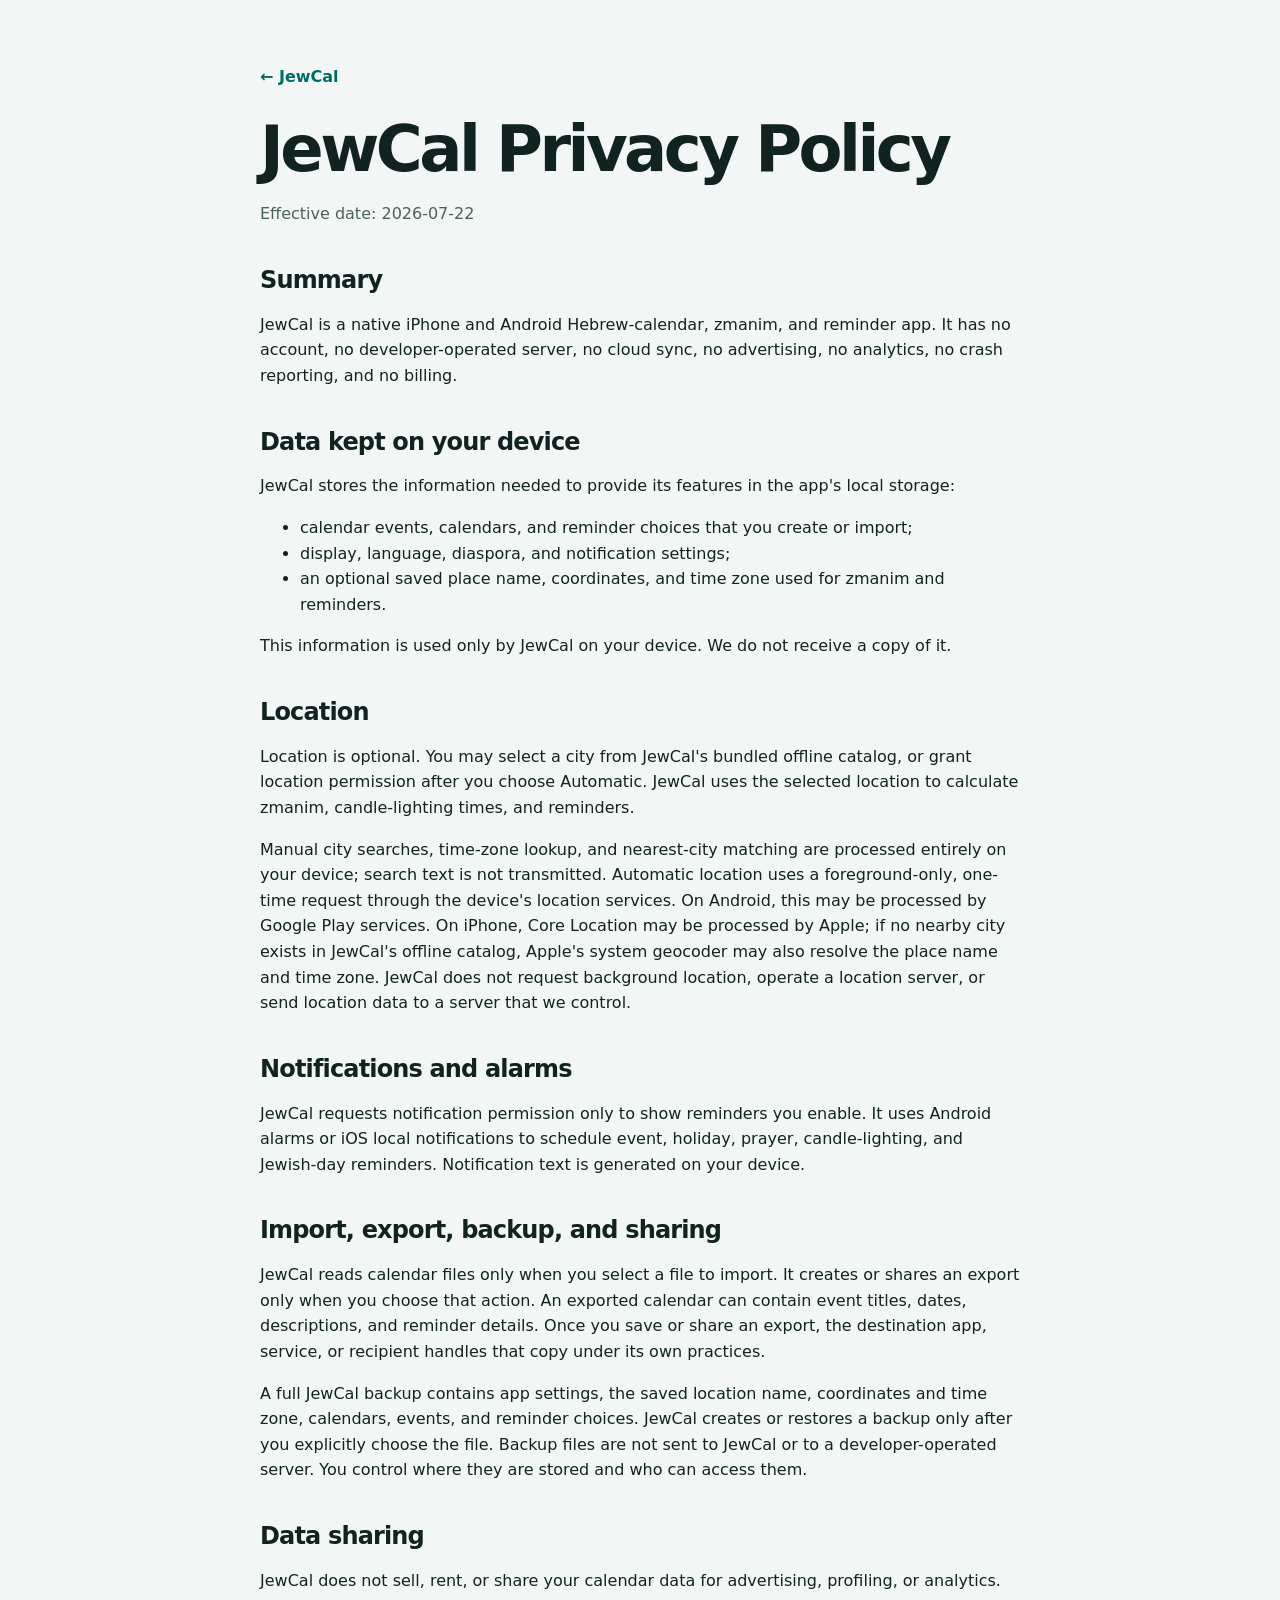
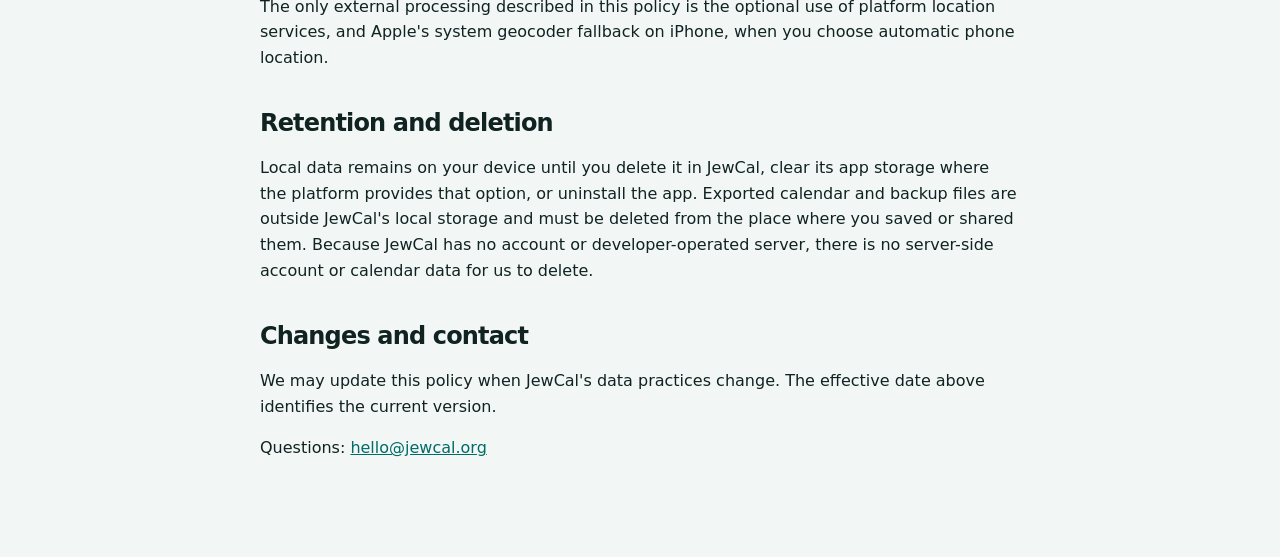
==== privacy.html @ dfa5dbf7 "Publish JewCal website" ====
<!doctype html>
<html lang="en">
<head>
  <meta charset="utf-8">
  <meta name="viewport" content="width=device-width, initial-scale=1">
  <title>JewCal Privacy Policy</title>
  <link rel="canonical" href="https://jewcal.org/privacy.html">
  <link rel="icon" href="assets/icon.png">
  <link rel="stylesheet" href="styles.css">
</head>
<body>
 <main class="prose">
  <a class="back" href="index.html">&larr; JewCal</a>
  <h1>JewCal Privacy Policy</h1>
  <p class="meta">Effective date: 2026-07-22</p>

  <h2>Summary</h2>
  <p>JewCal is a native iPhone and Android Hebrew-calendar, zmanim, and reminder app. It has no account, no developer-operated server, no cloud sync, no advertising, no analytics, no crash reporting, and no billing.</p>

  <h2>Data kept on your device</h2>
  <p>JewCal stores the information needed to provide its features in the app's local storage:</p>
  <ul>
    <li>calendar events, calendars, and reminder choices that you create or import;</li>
    <li>display, language, diaspora, and notification settings;</li>
    <li>an optional saved place name, coordinates, and time zone used for zmanim and reminders.</li>
  </ul>
  <p>This information is used only by JewCal on your device. We do not receive a copy of it.</p>

  <h2>Location</h2>
  <p>Location is optional. You may select a city from JewCal's bundled offline catalog, or grant location permission after you choose Automatic. JewCal uses the selected location to calculate zmanim, candle-lighting times, and reminders.</p>
  <p>Manual city searches, time-zone lookup, and nearest-city matching are processed entirely on your device; search text is not transmitted. Automatic location uses a foreground-only, one-time request through the device's location services. On Android, this may be processed by Google Play services. On iPhone, Core Location may be processed by Apple; if no nearby city exists in JewCal's offline catalog, Apple's system geocoder may also resolve the place name and time zone. JewCal does not request background location, operate a location server, or send location data to a server that we control.</p>

  <h2>Notifications and alarms</h2>
  <p>JewCal requests notification permission only to show reminders you enable. It uses Android alarms or iOS local notifications to schedule event, holiday, prayer, candle-lighting, and Jewish-day reminders. Notification text is generated on your device.</p>

  <h2>Import, export, backup, and sharing</h2>
  <p>JewCal reads calendar files only when you select a file to import. It creates or shares an export only when you choose that action. An exported calendar can contain event titles, dates, descriptions, and reminder details. Once you save or share an export, the destination app, service, or recipient handles that copy under its own practices.</p>
  <p>A full JewCal backup contains app settings, the saved location name, coordinates and time zone, calendars, events, and reminder choices. JewCal creates or restores a backup only after you explicitly choose the file. Backup files are not sent to JewCal or to a developer-operated server. You control where they are stored and who can access them.</p>

  <h2>Data sharing</h2>
  <p>JewCal does not sell, rent, or share your calendar data for advertising, profiling, or analytics. The only external processing described in this policy is the optional use of platform location services, and Apple's system geocoder fallback on iPhone, when you choose automatic phone location.</p>

  <h2>Retention and deletion</h2>
  <p>Local data remains on your device until you delete it in JewCal, clear its app storage where the platform provides that option, or uninstall the app. Exported calendar and backup files are outside JewCal's local storage and must be deleted from the place where you saved or shared them. Because JewCal has no account or developer-operated server, there is no server-side account or calendar data for us to delete.</p>

  <h2>Changes and contact</h2>
  <p>We may update this policy when JewCal's data practices change. The effective date above identifies the current version.</p>
  <p>Questions: <a href="mailto:hello@jewcal.org">hello@jewcal.org</a></p>
 </main>
</body>
</html>
---- styles.css ----
:root {
  color-scheme: light;
  --ink: #102321;
  --muted: #49615d;
  --teal: #006b67;
  --teal-dark: #004d4a;
  --teal-soft: #d8efeb;
  --surface: #ffffff;
  --background: #f2f7f6;
  --line: #d8e2e0;
  --shadow: 0 18px 48px rgba(17, 50, 46, 0.12);
}

* { box-sizing: border-box; }
html { scroll-behavior: smooth; }

body {
  margin: 0;
  color: var(--ink);
  background: var(--background);
  font-family: Inter, ui-sans-serif, system-ui, -apple-system, BlinkMacSystemFont, "Segoe UI", sans-serif;
  line-height: 1.6;
}

a { color: var(--teal); }
a:hover { color: var(--teal-dark); }

.site-header {
  position: sticky;
  top: 0;
  z-index: 10;
  border-bottom: 1px solid rgba(216, 226, 224, 0.8);
  background: rgba(242, 247, 246, 0.92);
  backdrop-filter: blur(14px);
}

.nav, .section, .hero, .footer-inner {
  width: min(1120px, calc(100% - 40px));
  margin-inline: auto;
}

.nav {
  min-height: 72px;
  display: flex;
  align-items: center;
  justify-content: space-between;
  gap: 24px;
}

.brand {
  display: inline-flex;
  align-items: center;
  gap: 12px;
  color: var(--ink);
  font-size: 1.15rem;
  font-weight: 800;
  text-decoration: none;
}

.brand img { width: 40px; height: 40px; border-radius: 10px; }
.nav-links { display: flex; align-items: center; gap: 22px; }
.nav-links a { color: var(--muted); font-weight: 650; text-decoration: none; }

.hero {
  min-height: 650px;
  display: grid;
  grid-template-columns: minmax(0, 1.1fr) minmax(280px, 0.75fr);
  align-items: center;
  gap: 64px;
  padding-block: 72px;
}

.eyebrow {
  margin: 0 0 12px;
  color: var(--teal);
  font-weight: 800;
  letter-spacing: 0.08em;
  text-transform: uppercase;
}

h1, h2, h3 { line-height: 1.12; }
h1 { margin: 0; max-width: 760px; font-size: clamp(3.1rem, 7vw, 5.6rem); letter-spacing: -0.055em; }
h2 { margin: 0 0 18px; font-size: clamp(2rem, 4vw, 3.2rem); letter-spacing: -0.035em; }
h3 { margin: 0 0 8px; font-size: 1.15rem; }

.lede { max-width: 680px; margin: 24px 0 0; color: var(--muted); font-size: clamp(1.1rem, 2vw, 1.35rem); }
.platforms { display: flex; flex-wrap: wrap; gap: 10px; margin: 24px 0 0; }
.platforms span {
  padding: 6px 13px;
  border: 1px solid var(--line);
  border-radius: 999px;
  color: var(--teal-dark);
  background: var(--surface);
  font-weight: 800;
}
.actions { display: flex; flex-wrap: wrap; gap: 12px; margin-top: 32px; }

.button {
  display: inline-flex;
  min-height: 48px;
  align-items: center;
  justify-content: center;
  padding: 0 20px;
  border: 1px solid var(--teal);
  border-radius: 14px;
  color: var(--teal);
  font-weight: 800;
  text-decoration: none;
}

.button.primary { color: white; background: var(--teal); }
.button.coffee { border-color: #b99b00; color: #241f00; background: #ffdd00; }
.button.coffee:hover { color: #171400; background: #f1cf00; }
.hero-phone { justify-self: center; width: min(340px, 78vw); filter: drop-shadow(var(--shadow)); }
.hero-phone img { display: block; width: 100%; border-radius: 28px; }

.section { padding-block: 80px; }
.section-intro { max-width: 680px; color: var(--muted); font-size: 1.1rem; }

.feature-grid {
  display: grid;
  grid-template-columns: repeat(3, minmax(0, 1fr));
  gap: 18px;
  margin-top: 32px;
}

.feature {
  padding: 24px;
  border: 1px solid var(--line);
  border-radius: 20px;
  background: var(--surface);
}

.feature p { margin: 0; color: var(--muted); }

.screenshots {
  display: grid;
  grid-template-columns: repeat(3, minmax(0, 1fr));
  gap: 24px;
  margin-top: 18px;
}

.screenshot-platform { margin-top: 40px; color: var(--teal-dark); }
.screenshots figure { margin: 0; }
.screenshots img { display: block; width: 100%; border-radius: 24px; box-shadow: var(--shadow); }
.screenshots figcaption { margin-top: 12px; color: var(--muted); text-align: center; font-weight: 700; }

.privacy-card {
  display: grid;
  grid-template-columns: 1fr auto;
  align-items: center;
  gap: 32px;
  padding: 36px;
  border-radius: 28px;
  color: #eaf8f6;
  background: var(--teal-dark);
}

.privacy-card h2 { margin-bottom: 10px; }
.privacy-card p { max-width: 720px; margin: 0; color: #c9e4e0; }
.privacy-card .button { border-color: #9dded7; color: #eaf8f6; }

.prose { width: min(760px, calc(100% - 40px)); margin: 64px auto 96px; }
.prose .back { display: inline-block; margin-bottom: 24px; font-weight: 750; text-decoration: none; }
.prose h1 { font-size: clamp(2.4rem, 6vw, 4rem); }
.prose h2 { margin-top: 40px; font-size: 1.5rem; }
.meta { color: var(--muted); }

.guide { width: min(900px, calc(100% - 40px)); margin: 72px auto 96px; }
.guide > h1 { max-width: 850px; font-size: clamp(2.7rem, 7vw, 5rem); }
.guide code { padding: 0.12em 0.35em; border-radius: 6px; background: var(--teal-soft); font-size: 0.92em; }
.guide-jumps { display: flex; flex-wrap: wrap; gap: 12px; margin: 36px 0 64px; }
.guide-jumps a { padding: 10px 14px; border: 1px solid var(--line); border-radius: 999px; background: var(--surface); font-weight: 800; text-decoration: none; }
.guide-section { padding: 56px 0; border-top: 1px solid var(--line); scroll-margin-top: 80px; }
.steps { margin: 28px 0 0; padding-left: 1.4rem; }
.steps li { padding-left: 0.4rem; margin-bottom: 20px; }
.steps.compact { margin-top: 18px; }
.steps.compact li { margin-bottom: 12px; }
.note { margin-top: 28px; padding: 20px 22px; border-left: 4px solid var(--teal); border-radius: 0 14px 14px 0; background: var(--teal-soft); }
.guide-columns { display: grid; grid-template-columns: 1fr 1fr; gap: 20px; margin-top: 28px; }
.guide-card { padding: 26px; border: 1px solid var(--line); border-radius: 20px; background: var(--surface); }
.guide-card p { color: var(--muted); }
.test-calendar { display: grid; grid-template-columns: minmax(0, 1fr) auto; align-items: end; gap: 32px; }
.test-calendar p { color: var(--muted); }
.test-calendar .actions { justify-content: flex-end; margin: 0; }
.test-url { overflow-wrap: anywhere; }
.copy-button { font: inherit; background: transparent; cursor: pointer; }

footer { margin-top: 72px; border-top: 1px solid var(--line); background: var(--surface); }
.footer-inner { min-height: 120px; display: flex; align-items: center; justify-content: space-between; gap: 24px; color: var(--muted); }
.footer-links { display: flex; flex-wrap: wrap; gap: 18px; }

@media (max-width: 820px) {
  .nav-links a:not(:last-child) { display: none; }
  .hero { grid-template-columns: 1fr; text-align: center; }
  .hero-copy { display: flex; flex-direction: column; align-items: center; }
  .feature-grid { grid-template-columns: 1fr 1fr; }
  .screenshots { grid-template-columns: 1fr; max-width: 390px; margin-inline: auto; }
  .privacy-card { grid-template-columns: 1fr; }
  .guide-columns, .test-calendar { grid-template-columns: 1fr; }
  .test-calendar .actions { justify-content: flex-start; }
}

@media (max-width: 560px) {
  .nav, .section, .hero, .footer-inner, .guide { width: min(100% - 24px, 1120px); }
  .feature-grid { grid-template-columns: 1fr; }
  .footer-inner { padding-block: 28px; align-items: flex-start; flex-direction: column; }
}
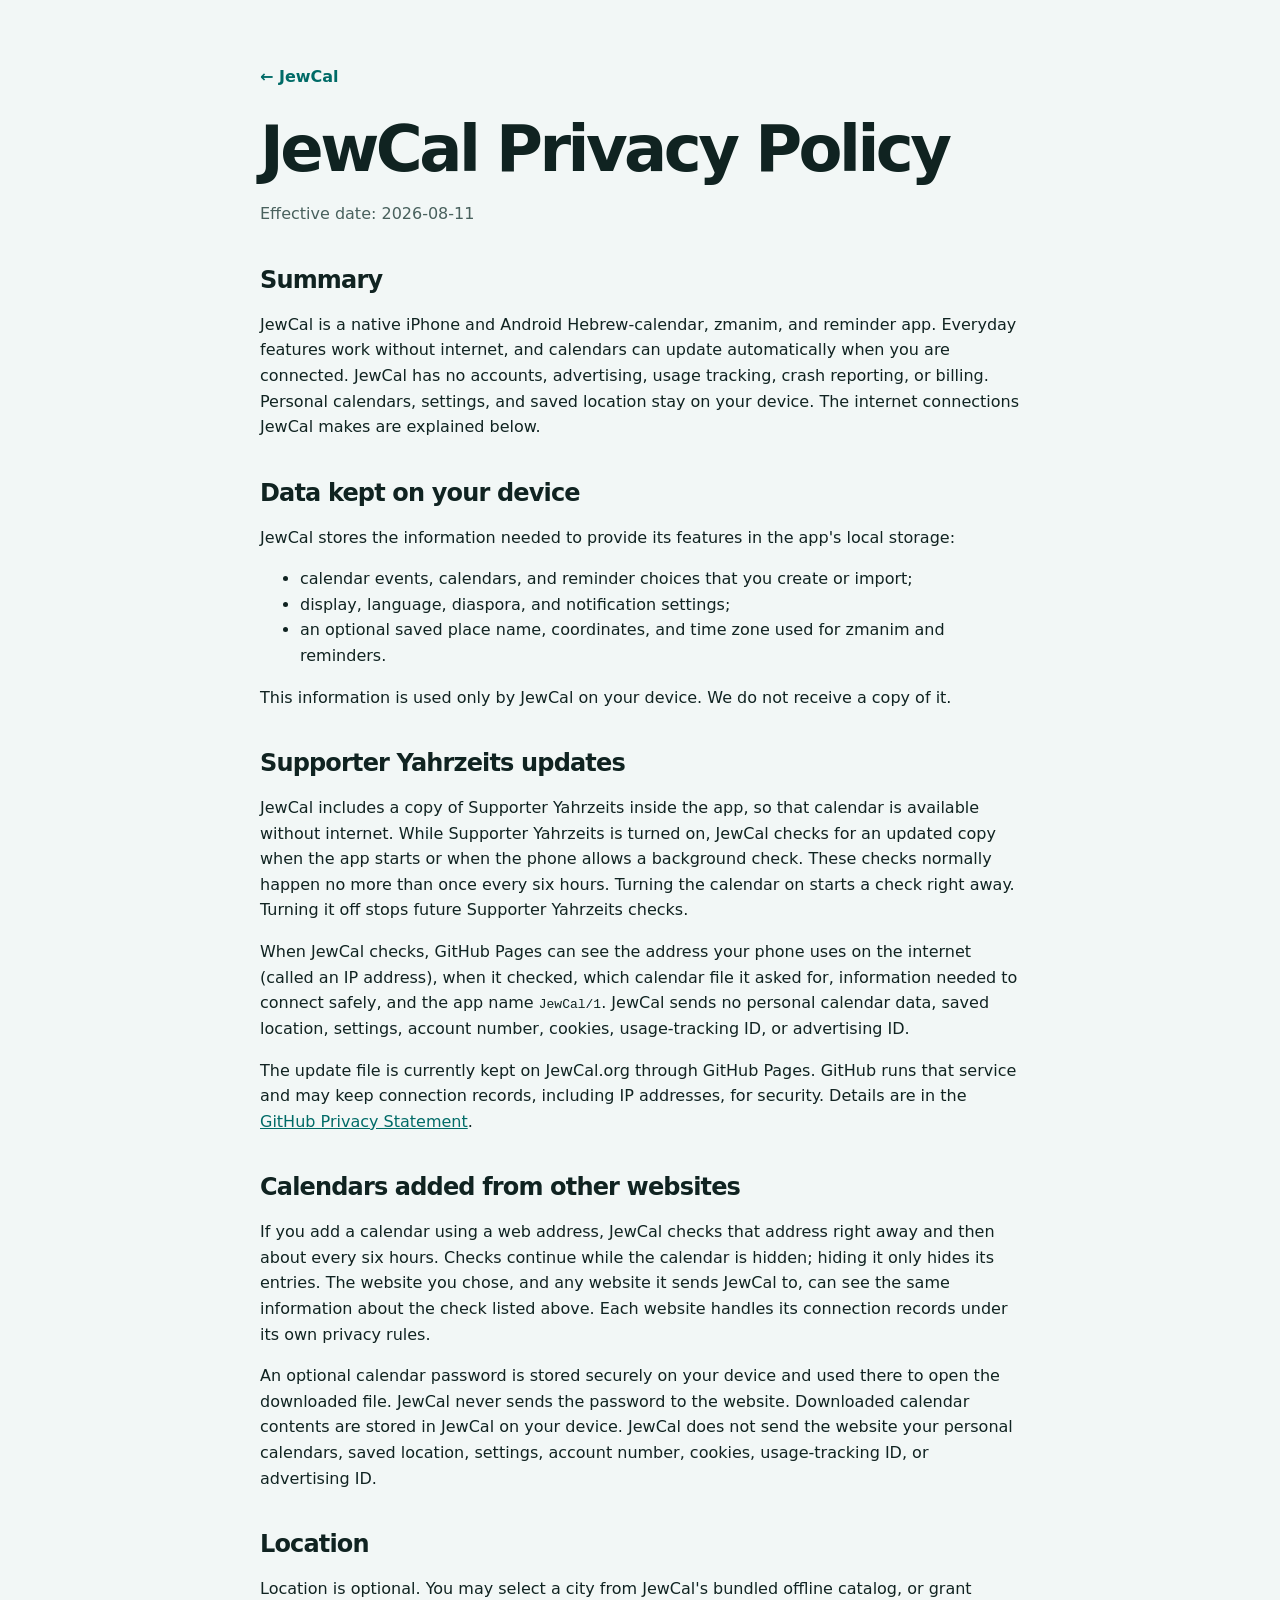
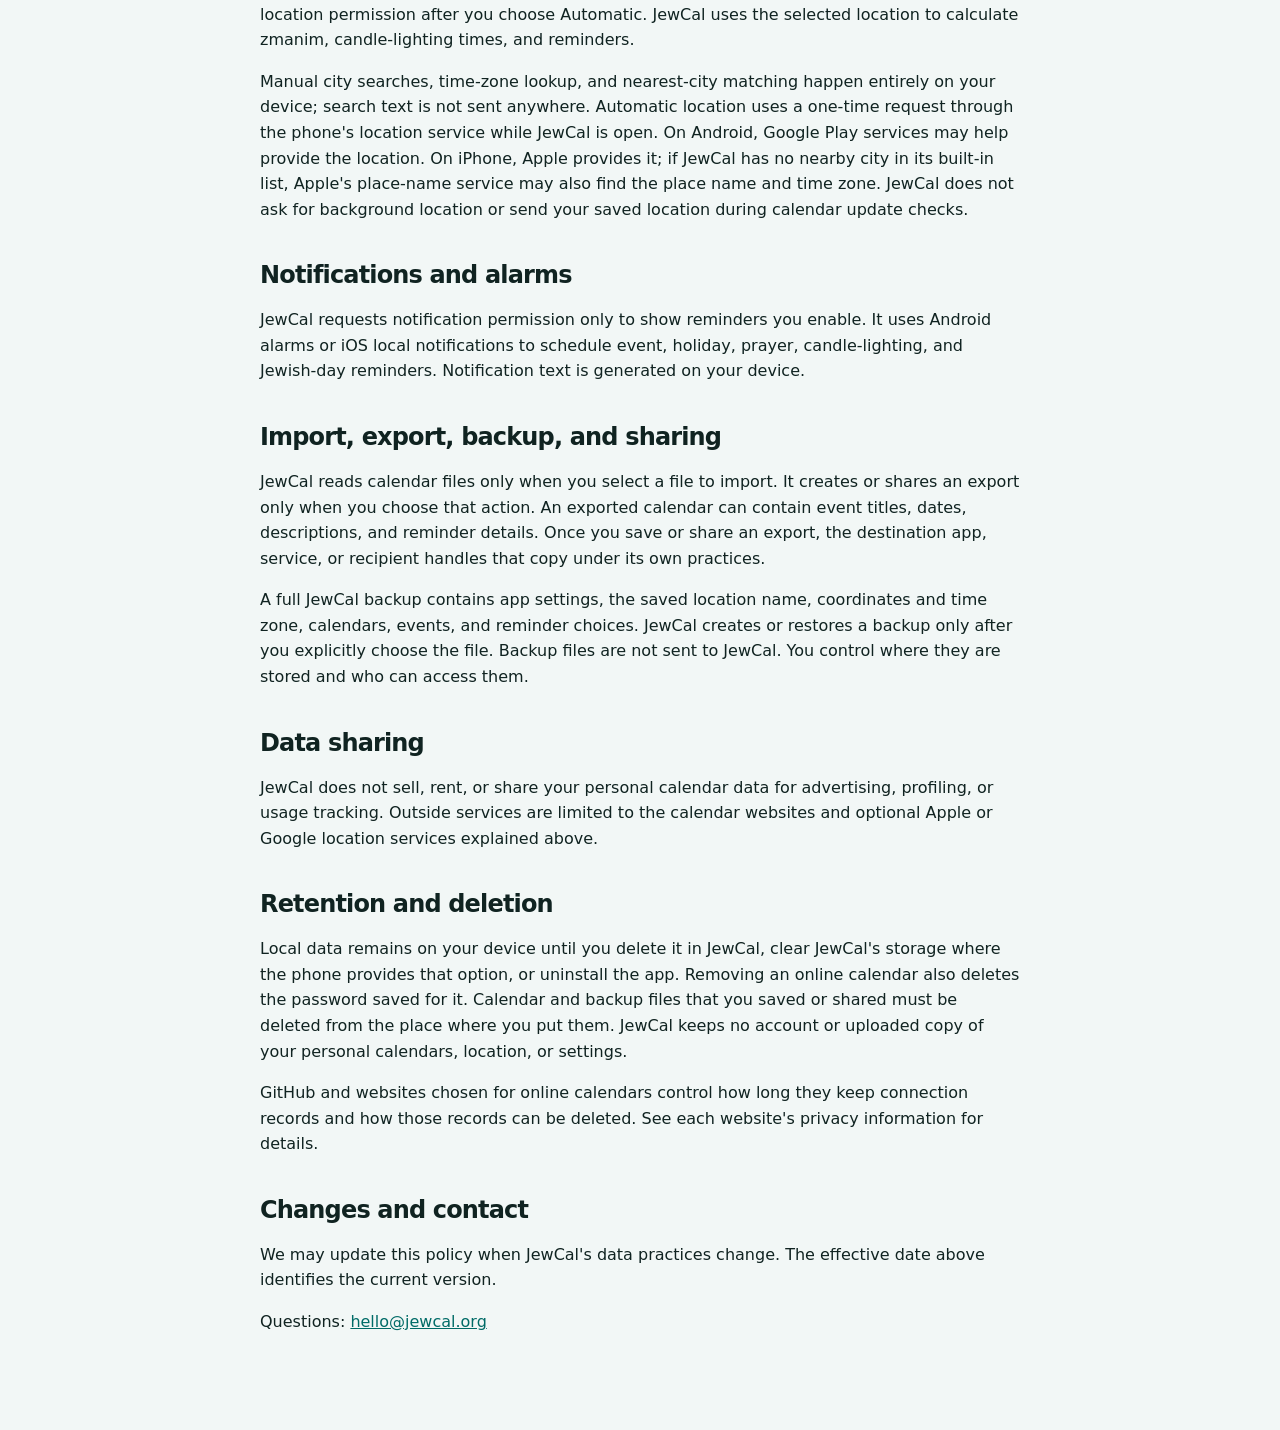
==== commit 23ef1c33: "Clarify calendar privacy and add shared guide pictures" ====
--- a/privacy.html
+++ b/privacy.html
@@ -12,10 +12,10 @@
  <main class="prose">
   <a class="back" href="index.html">&larr; JewCal</a>
   <h1>JewCal Privacy Policy</h1>
-  <p class="meta">Effective date: 2026-07-22</p>
+  <p class="meta">Effective date: 2026-08-11</p>
 
   <h2>Summary</h2>
-  <p>JewCal is a native iPhone and Android Hebrew-calendar, zmanim, and reminder app. It has no account, no developer-operated server, no cloud sync, no advertising, no analytics, no crash reporting, and no billing.</p>
+  <p>JewCal is a native iPhone and Android Hebrew-calendar, zmanim, and reminder app. Everyday features work without internet, and calendars can update automatically when you are connected. JewCal has no accounts, advertising, usage tracking, crash reporting, or billing. Personal calendars, settings, and saved location stay on your device. The internet connections JewCal makes are explained below.</p>
 
   <h2>Data kept on your device</h2>
   <p>JewCal stores the information needed to provide its features in the app's local storage:</p>
@@ -26,22 +26,32 @@
   </ul>
   <p>This information is used only by JewCal on your device. We do not receive a copy of it.</p>
 
+  <h2>Supporter Yahrzeits updates</h2>
+  <p>JewCal includes a copy of Supporter Yahrzeits inside the app, so that calendar is available without internet. While Supporter Yahrzeits is turned on, JewCal checks for an updated copy when the app starts or when the phone allows a background check. These checks normally happen no more than once every six hours. Turning the calendar on starts a check right away. Turning it off stops future Supporter Yahrzeits checks.</p>
+  <p>When JewCal checks, GitHub Pages can see the address your phone uses on the internet (called an IP address), when it checked, which calendar file it asked for, information needed to connect safely, and the app name <code>JewCal/1</code>. JewCal sends no personal calendar data, saved location, settings, account number, cookies, usage-tracking ID, or advertising ID.</p>
+  <p>The update file is currently kept on JewCal.org through GitHub Pages. GitHub runs that service and may keep connection records, including IP addresses, for security. Details are in the <a href="https://docs.github.com/en/site-policy/privacy-policies/github-general-privacy-statement">GitHub Privacy Statement</a>.</p>
+
+  <h2>Calendars added from other websites</h2>
+  <p>If you add a calendar using a web address, JewCal checks that address right away and then about every six hours. Checks continue while the calendar is hidden; hiding it only hides its entries. The website you chose, and any website it sends JewCal to, can see the same information about the check listed above. Each website handles its connection records under its own privacy rules.</p>
+  <p>An optional calendar password is stored securely on your device and used there to open the downloaded file. JewCal never sends the password to the website. Downloaded calendar contents are stored in JewCal on your device. JewCal does not send the website your personal calendars, saved location, settings, account number, cookies, usage-tracking ID, or advertising ID.</p>
+
   <h2>Location</h2>
   <p>Location is optional. You may select a city from JewCal's bundled offline catalog, or grant location permission after you choose Automatic. JewCal uses the selected location to calculate zmanim, candle-lighting times, and reminders.</p>
-  <p>Manual city searches, time-zone lookup, and nearest-city matching are processed entirely on your device; search text is not transmitted. Automatic location uses a foreground-only, one-time request through the device's location services. On Android, this may be processed by Google Play services. On iPhone, Core Location may be processed by Apple; if no nearby city exists in JewCal's offline catalog, Apple's system geocoder may also resolve the place name and time zone. JewCal does not request background location, operate a location server, or send location data to a server that we control.</p>
+  <p>Manual city searches, time-zone lookup, and nearest-city matching happen entirely on your device; search text is not sent anywhere. Automatic location uses a one-time request through the phone's location service while JewCal is open. On Android, Google Play services may help provide the location. On iPhone, Apple provides it; if JewCal has no nearby city in its built-in list, Apple's place-name service may also find the place name and time zone. JewCal does not ask for background location or send your saved location during calendar update checks.</p>
 
   <h2>Notifications and alarms</h2>
   <p>JewCal requests notification permission only to show reminders you enable. It uses Android alarms or iOS local notifications to schedule event, holiday, prayer, candle-lighting, and Jewish-day reminders. Notification text is generated on your device.</p>
 
   <h2>Import, export, backup, and sharing</h2>
   <p>JewCal reads calendar files only when you select a file to import. It creates or shares an export only when you choose that action. An exported calendar can contain event titles, dates, descriptions, and reminder details. Once you save or share an export, the destination app, service, or recipient handles that copy under its own practices.</p>
-  <p>A full JewCal backup contains app settings, the saved location name, coordinates and time zone, calendars, events, and reminder choices. JewCal creates or restores a backup only after you explicitly choose the file. Backup files are not sent to JewCal or to a developer-operated server. You control where they are stored and who can access them.</p>
+  <p>A full JewCal backup contains app settings, the saved location name, coordinates and time zone, calendars, events, and reminder choices. JewCal creates or restores a backup only after you explicitly choose the file. Backup files are not sent to JewCal. You control where they are stored and who can access them.</p>
 
   <h2>Data sharing</h2>
-  <p>JewCal does not sell, rent, or share your calendar data for advertising, profiling, or analytics. The only external processing described in this policy is the optional use of platform location services, and Apple's system geocoder fallback on iPhone, when you choose automatic phone location.</p>
+  <p>JewCal does not sell, rent, or share your personal calendar data for advertising, profiling, or usage tracking. Outside services are limited to the calendar websites and optional Apple or Google location services explained above.</p>
 
   <h2>Retention and deletion</h2>
-  <p>Local data remains on your device until you delete it in JewCal, clear its app storage where the platform provides that option, or uninstall the app. Exported calendar and backup files are outside JewCal's local storage and must be deleted from the place where you saved or shared them. Because JewCal has no account or developer-operated server, there is no server-side account or calendar data for us to delete.</p>
+  <p>Local data remains on your device until you delete it in JewCal, clear JewCal's storage where the phone provides that option, or uninstall the app. Removing an online calendar also deletes the password saved for it. Calendar and backup files that you saved or shared must be deleted from the place where you put them. JewCal keeps no account or uploaded copy of your personal calendars, location, or settings.</p>
+  <p>GitHub and websites chosen for online calendars control how long they keep connection records and how those records can be deleted. See each website's privacy information for details.</p>
 
   <h2>Changes and contact</h2>
   <p>We may update this policy when JewCal's data practices change. The effective date above identifies the current version.</p>
--- a/styles.css
+++ b/styles.css
@@ -180,10 +180,18 @@
 .guide-columns { display: grid; grid-template-columns: 1fr 1fr; gap: 20px; margin-top: 28px; }
 .guide-card { padding: 26px; border: 1px solid var(--line); border-radius: 20px; background: var(--surface); }
 .guide-card p { color: var(--muted); }
+.guide-card-wide { margin-top: 32px; }
+.guide-card-wide h3:not(:first-child) { margin-top: 32px; }
+.guide-step { display: grid; grid-template-columns: minmax(0, 1.1fr) minmax(260px, 0.9fr); gap: 34px; align-items: start; margin-top: 36px; }
+.guide-copy h3 { margin-top: 0; }
+.guide-copy h3:not(:first-child) { margin-top: 32px; }
+.guide-copy p { color: var(--muted); }
+.guide-picture { width: min(100%, 390px); margin: 0; justify-self: center; }
+.guide-picture img { display: block; width: 100%; height: auto; border-radius: 24px; box-shadow: var(--shadow); }
+.guide-picture figcaption { margin-top: 12px; color: var(--muted); text-align: center; font-weight: 700; }
 .test-calendar { display: grid; grid-template-columns: minmax(0, 1fr) auto; align-items: end; gap: 32px; }
 .test-calendar p { color: var(--muted); }
 .test-calendar .actions { justify-content: flex-end; margin: 0; }
-.test-url { overflow-wrap: anywhere; }
 .copy-button { font: inherit; background: transparent; cursor: pointer; }
 
 footer { margin-top: 72px; border-top: 1px solid var(--line); background: var(--surface); }
@@ -197,7 +205,8 @@
   .feature-grid { grid-template-columns: 1fr 1fr; }
   .screenshots { grid-template-columns: 1fr; max-width: 390px; margin-inline: auto; }
   .privacy-card { grid-template-columns: 1fr; }
-  .guide-columns, .test-calendar { grid-template-columns: 1fr; }
+  .guide-columns, .guide-step, .test-calendar { grid-template-columns: 1fr; }
+  .guide-picture { width: min(100%, 430px); }
   .test-calendar .actions { justify-content: flex-start; }
 }
 
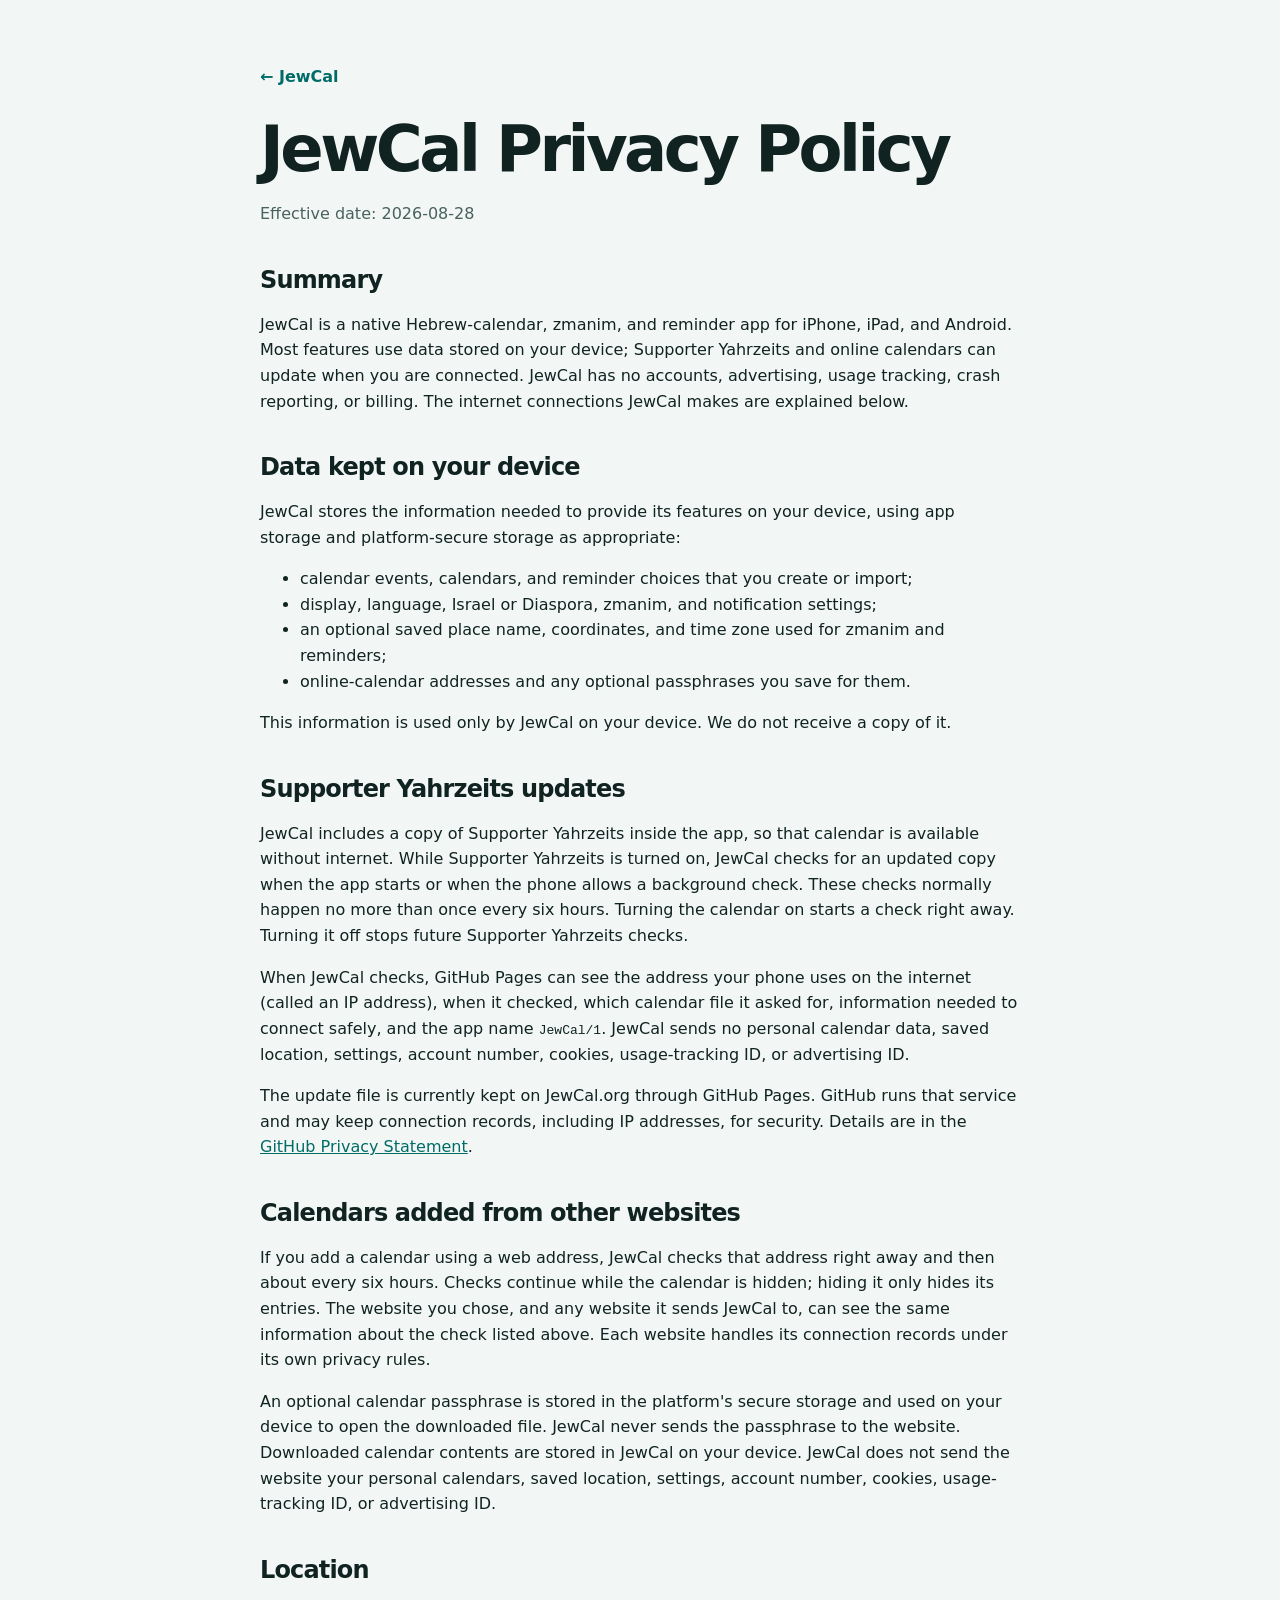
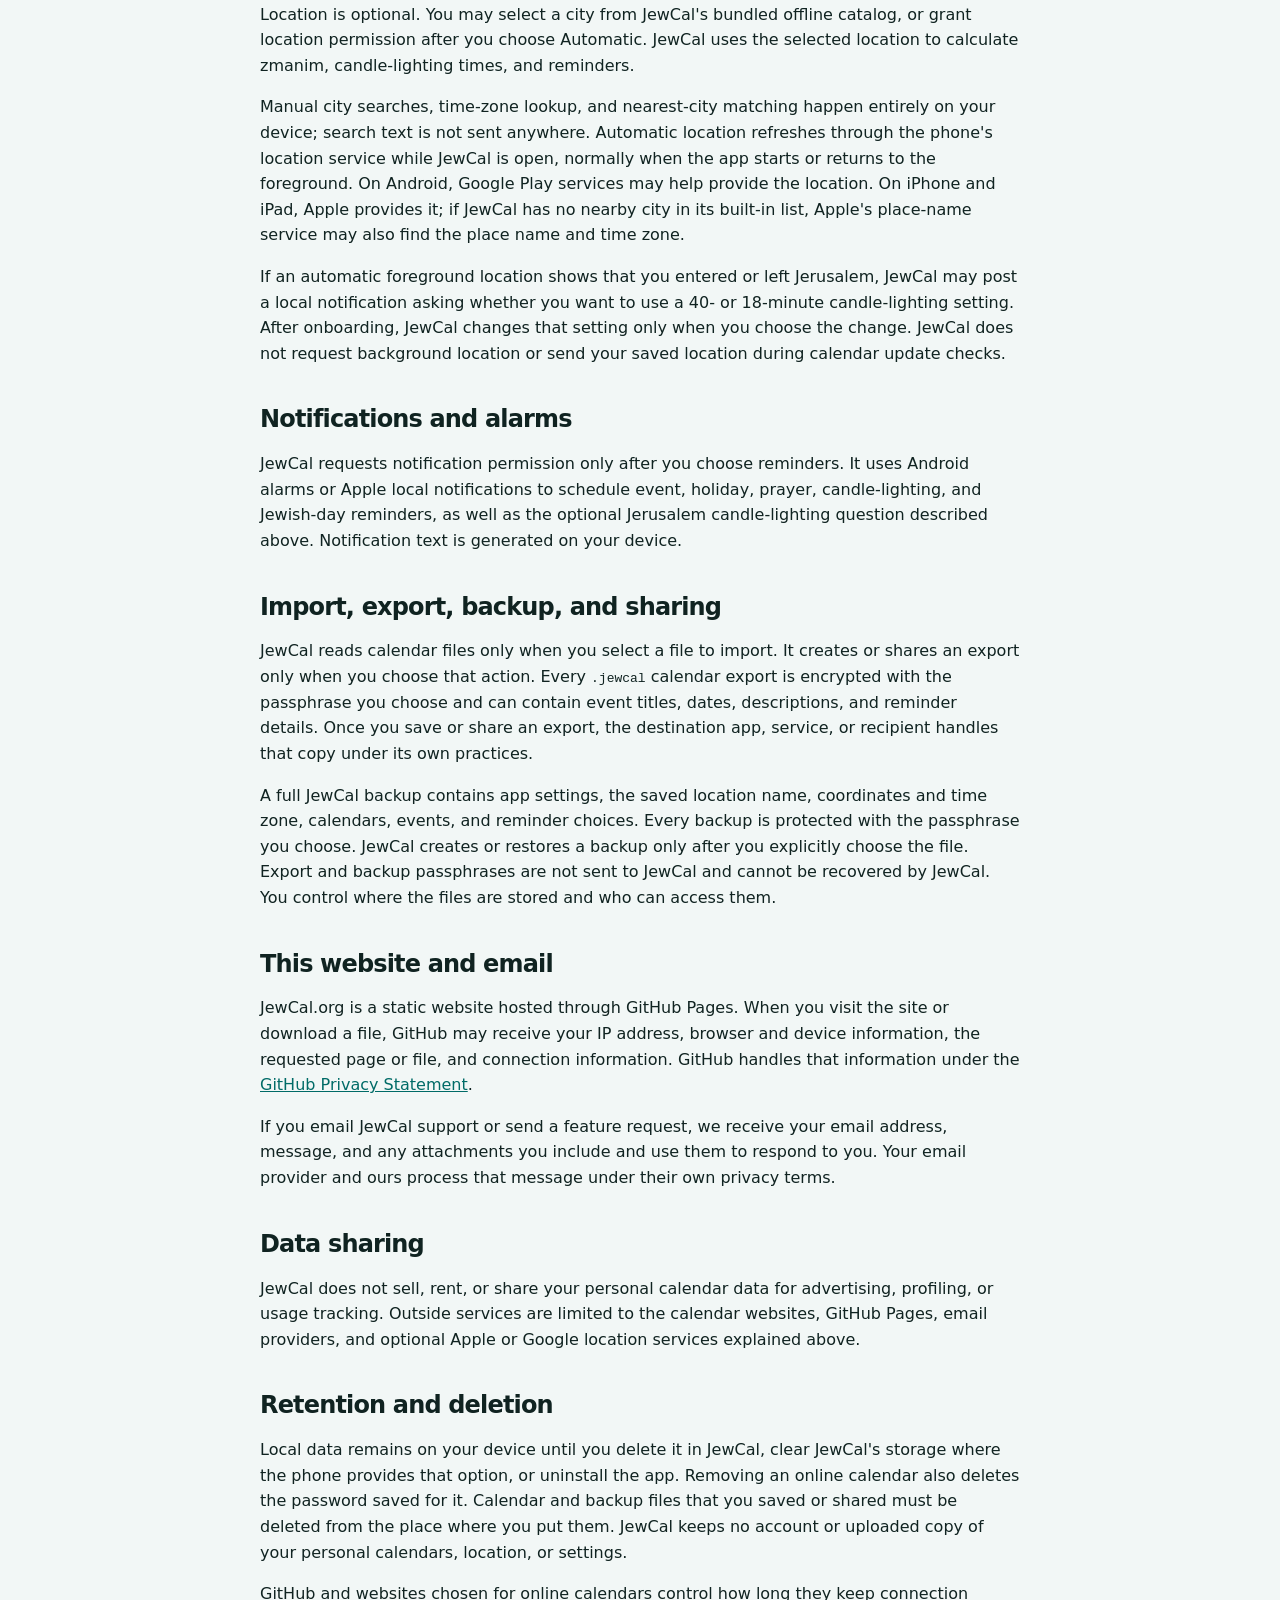
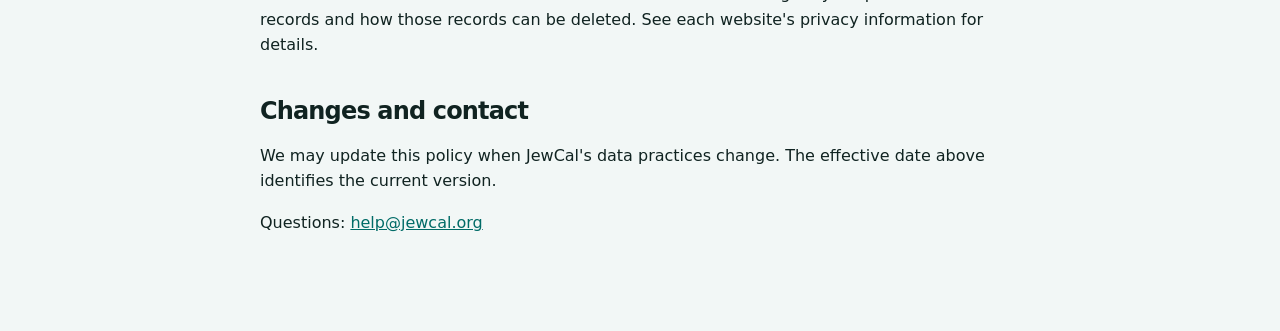
==== commit d4f3bf03: "Refresh site for current JewCal features" ====
--- a/privacy.html
+++ b/privacy.html
@@ -3,26 +3,29 @@
 <head>
   <meta charset="utf-8">
   <meta name="viewport" content="width=device-width, initial-scale=1">
+  <meta name="description" content="How JewCal handles calendar, location, reminder, shared-calendar, and backup data.">
   <title>JewCal Privacy Policy</title>
   <link rel="canonical" href="https://jewcal.org/privacy.html">
   <link rel="icon" href="assets/icon.png">
+  <link rel="apple-touch-icon" href="assets/icon.png">
   <link rel="stylesheet" href="styles.css">
 </head>
 <body>
  <main class="prose">
   <a class="back" href="index.html">&larr; JewCal</a>
   <h1>JewCal Privacy Policy</h1>
-  <p class="meta">Effective date: 2026-08-11</p>
+  <p class="meta">Effective date: 2026-08-28</p>
 
   <h2>Summary</h2>
-  <p>JewCal is a native iPhone and Android Hebrew-calendar, zmanim, and reminder app. Everyday features work without internet, and calendars can update automatically when you are connected. JewCal has no accounts, advertising, usage tracking, crash reporting, or billing. Personal calendars, settings, and saved location stay on your device. The internet connections JewCal makes are explained below.</p>
+  <p>JewCal is a native Hebrew-calendar, zmanim, and reminder app for iPhone, iPad, and Android. Most features use data stored on your device; Supporter Yahrzeits and online calendars can update when you are connected. JewCal has no accounts, advertising, usage tracking, crash reporting, or billing. The internet connections JewCal makes are explained below.</p>
 
   <h2>Data kept on your device</h2>
-  <p>JewCal stores the information needed to provide its features in the app's local storage:</p>
+  <p>JewCal stores the information needed to provide its features on your device, using app storage and platform-secure storage as appropriate:</p>
   <ul>
     <li>calendar events, calendars, and reminder choices that you create or import;</li>
-    <li>display, language, diaspora, and notification settings;</li>
-    <li>an optional saved place name, coordinates, and time zone used for zmanim and reminders.</li>
+    <li>display, language, Israel or Diaspora, zmanim, and notification settings;</li>
+    <li>an optional saved place name, coordinates, and time zone used for zmanim and reminders;</li>
+    <li>online-calendar addresses and any optional passphrases you save for them.</li>
   </ul>
   <p>This information is used only by JewCal on your device. We do not receive a copy of it.</p>
 
@@ -33,21 +36,26 @@
 
   <h2>Calendars added from other websites</h2>
   <p>If you add a calendar using a web address, JewCal checks that address right away and then about every six hours. Checks continue while the calendar is hidden; hiding it only hides its entries. The website you chose, and any website it sends JewCal to, can see the same information about the check listed above. Each website handles its connection records under its own privacy rules.</p>
-  <p>An optional calendar password is stored securely on your device and used there to open the downloaded file. JewCal never sends the password to the website. Downloaded calendar contents are stored in JewCal on your device. JewCal does not send the website your personal calendars, saved location, settings, account number, cookies, usage-tracking ID, or advertising ID.</p>
+  <p>An optional calendar passphrase is stored in the platform's secure storage and used on your device to open the downloaded file. JewCal never sends the passphrase to the website. Downloaded calendar contents are stored in JewCal on your device. JewCal does not send the website your personal calendars, saved location, settings, account number, cookies, usage-tracking ID, or advertising ID.</p>
 
   <h2>Location</h2>
   <p>Location is optional. You may select a city from JewCal's bundled offline catalog, or grant location permission after you choose Automatic. JewCal uses the selected location to calculate zmanim, candle-lighting times, and reminders.</p>
-  <p>Manual city searches, time-zone lookup, and nearest-city matching happen entirely on your device; search text is not sent anywhere. Automatic location uses a one-time request through the phone's location service while JewCal is open. On Android, Google Play services may help provide the location. On iPhone, Apple provides it; if JewCal has no nearby city in its built-in list, Apple's place-name service may also find the place name and time zone. JewCal does not ask for background location or send your saved location during calendar update checks.</p>
+  <p>Manual city searches, time-zone lookup, and nearest-city matching happen entirely on your device; search text is not sent anywhere. Automatic location refreshes through the phone's location service while JewCal is open, normally when the app starts or returns to the foreground. On Android, Google Play services may help provide the location. On iPhone and iPad, Apple provides it; if JewCal has no nearby city in its built-in list, Apple's place-name service may also find the place name and time zone.</p>
+  <p>If an automatic foreground location shows that you entered or left Jerusalem, JewCal may post a local notification asking whether you want to use a 40- or 18-minute candle-lighting setting. After onboarding, JewCal changes that setting only when you choose the change. JewCal does not request background location or send your saved location during calendar update checks.</p>
 
   <h2>Notifications and alarms</h2>
-  <p>JewCal requests notification permission only to show reminders you enable. It uses Android alarms or iOS local notifications to schedule event, holiday, prayer, candle-lighting, and Jewish-day reminders. Notification text is generated on your device.</p>
+  <p>JewCal requests notification permission only after you choose reminders. It uses Android alarms or Apple local notifications to schedule event, holiday, prayer, candle-lighting, and Jewish-day reminders, as well as the optional Jerusalem candle-lighting question described above. Notification text is generated on your device.</p>
 
   <h2>Import, export, backup, and sharing</h2>
-  <p>JewCal reads calendar files only when you select a file to import. It creates or shares an export only when you choose that action. An exported calendar can contain event titles, dates, descriptions, and reminder details. Once you save or share an export, the destination app, service, or recipient handles that copy under its own practices.</p>
-  <p>A full JewCal backup contains app settings, the saved location name, coordinates and time zone, calendars, events, and reminder choices. JewCal creates or restores a backup only after you explicitly choose the file. Backup files are not sent to JewCal. You control where they are stored and who can access them.</p>
+  <p>JewCal reads calendar files only when you select a file to import. It creates or shares an export only when you choose that action. Every <code>.jewcal</code> calendar export is encrypted with the passphrase you choose and can contain event titles, dates, descriptions, and reminder details. Once you save or share an export, the destination app, service, or recipient handles that copy under its own practices.</p>
+  <p>A full JewCal backup contains app settings, the saved location name, coordinates and time zone, calendars, events, and reminder choices. Every backup is protected with the passphrase you choose. JewCal creates or restores a backup only after you explicitly choose the file. Export and backup passphrases are not sent to JewCal and cannot be recovered by JewCal. You control where the files are stored and who can access them.</p>
+
+  <h2>This website and email</h2>
+  <p>JewCal.org is a static website hosted through GitHub Pages. When you visit the site or download a file, GitHub may receive your IP address, browser and device information, the requested page or file, and connection information. GitHub handles that information under the <a href="https://docs.github.com/en/site-policy/privacy-policies/github-general-privacy-statement">GitHub Privacy Statement</a>.</p>
+  <p>If you email JewCal support or send a feature request, we receive your email address, message, and any attachments you include and use them to respond to you. Your email provider and ours process that message under their own privacy terms.</p>
 
   <h2>Data sharing</h2>
-  <p>JewCal does not sell, rent, or share your personal calendar data for advertising, profiling, or usage tracking. Outside services are limited to the calendar websites and optional Apple or Google location services explained above.</p>
+  <p>JewCal does not sell, rent, or share your personal calendar data for advertising, profiling, or usage tracking. Outside services are limited to the calendar websites, GitHub Pages, email providers, and optional Apple or Google location services explained above.</p>
 
   <h2>Retention and deletion</h2>
   <p>Local data remains on your device until you delete it in JewCal, clear JewCal's storage where the phone provides that option, or uninstall the app. Removing an online calendar also deletes the password saved for it. Calendar and backup files that you saved or shared must be deleted from the place where you put them. JewCal keeps no account or uploaded copy of your personal calendars, location, or settings.</p>
@@ -55,7 +63,7 @@
 
   <h2>Changes and contact</h2>
   <p>We may update this policy when JewCal's data practices change. The effective date above identifies the current version.</p>
-  <p>Questions: <a href="mailto:hello@jewcal.org">hello@jewcal.org</a></p>
+  <p>Questions: <a href="mailto:help@jewcal.org">help@jewcal.org</a></p>
  </main>
 </body>
 </html>
--- a/styles.css
+++ b/styles.css
@@ -25,6 +25,12 @@
 a { color: var(--teal); }
 a:hover { color: var(--teal-dark); }
 
+/* Keep keyboard focus obvious without adding a ring to pointer clicks. */
+a:focus-visible, button:focus-visible {
+  outline: 3px solid #d08a00;
+  outline-offset: 4px;
+}
+
 .site-header {
   position: sticky;
   top: 0;
@@ -59,7 +65,7 @@
 
 .brand img { width: 40px; height: 40px; border-radius: 10px; }
 .nav-links { display: flex; align-items: center; gap: 22px; }
-.nav-links a { color: var(--muted); font-weight: 650; text-decoration: none; }
+.nav-links a { padding-block: 10px; color: var(--muted); font-weight: 650; text-decoration: none; }
 
 .hero {
   min-height: 650px;
@@ -111,8 +117,8 @@
 .button.primary { color: white; background: var(--teal); }
 .button.coffee { border-color: #b99b00; color: #241f00; background: #ffdd00; }
 .button.coffee:hover { color: #171400; background: #f1cf00; }
-.hero-phone { justify-self: center; width: min(340px, 78vw); filter: drop-shadow(var(--shadow)); }
-.hero-phone img { display: block; width: 100%; border-radius: 28px; }
+.hero-phone { justify-self: center; width: min(312px, 78vw); filter: drop-shadow(var(--shadow)); }
+.hero-phone img { display: block; width: 100%; height: auto; border-radius: 28px; }
 
 .section { padding-block: 80px; }
 .section-intro { max-width: 680px; color: var(--muted); font-size: 1.1rem; }
@@ -132,6 +138,18 @@
 }
 
 .feature p { margin: 0; color: var(--muted); }
+.feature code { padding: 0.08em 0.3em; border-radius: 5px; background: var(--teal-soft); font-size: 0.92em; }
+
+.practice-card {
+  padding: clamp(28px, 5vw, 52px);
+  border: 1px solid var(--line);
+  border-radius: 28px;
+  background: var(--surface);
+  box-shadow: var(--shadow);
+}
+
+.practice-card h2 { margin-bottom: 12px; }
+.practice-card p:last-child { max-width: 800px; margin: 0; color: var(--muted); font-size: 1.1rem; }
 
 .screenshots {
   display: grid;
@@ -142,7 +160,7 @@
 
 .screenshot-platform { margin-top: 40px; color: var(--teal-dark); }
 .screenshots figure { margin: 0; }
-.screenshots img { display: block; width: 100%; border-radius: 24px; box-shadow: var(--shadow); }
+.screenshots img { display: block; width: 100%; height: auto; border-radius: 24px; box-shadow: var(--shadow); }
 .screenshots figcaption { margin-top: 12px; color: var(--muted); text-align: center; font-weight: 700; }
 
 .privacy-card {
@@ -196,10 +214,11 @@
 
 footer { margin-top: 72px; border-top: 1px solid var(--line); background: var(--surface); }
 .footer-inner { min-height: 120px; display: flex; align-items: center; justify-content: space-between; gap: 24px; color: var(--muted); }
+.footer-credit { display: flex; flex-direction: column; gap: 2px; }
 .footer-links { display: flex; flex-wrap: wrap; gap: 18px; }
 
 @media (max-width: 820px) {
-  .nav-links a:not(:last-child) { display: none; }
+  .nav-links a[href*="#features"] { display: none; }
   .hero { grid-template-columns: 1fr; text-align: center; }
   .hero-copy { display: flex; flex-direction: column; align-items: center; }
   .feature-grid { grid-template-columns: 1fr 1fr; }
@@ -212,6 +231,14 @@
 
 @media (max-width: 560px) {
   .nav, .section, .hero, .footer-inner, .guide { width: min(100% - 24px, 1120px); }
+  .nav { gap: 14px; }
+  .nav-links { gap: 14px; font-size: 0.9rem; }
+  .hero { padding-block: 48px; }
   .feature-grid { grid-template-columns: 1fr; }
   .footer-inner { padding-block: 28px; align-items: flex-start; flex-direction: column; }
 }
+
+/* Respect the operating-system preference while leaving page navigation functional. */
+@media (prefers-reduced-motion: reduce) {
+  html { scroll-behavior: auto; }
+}
